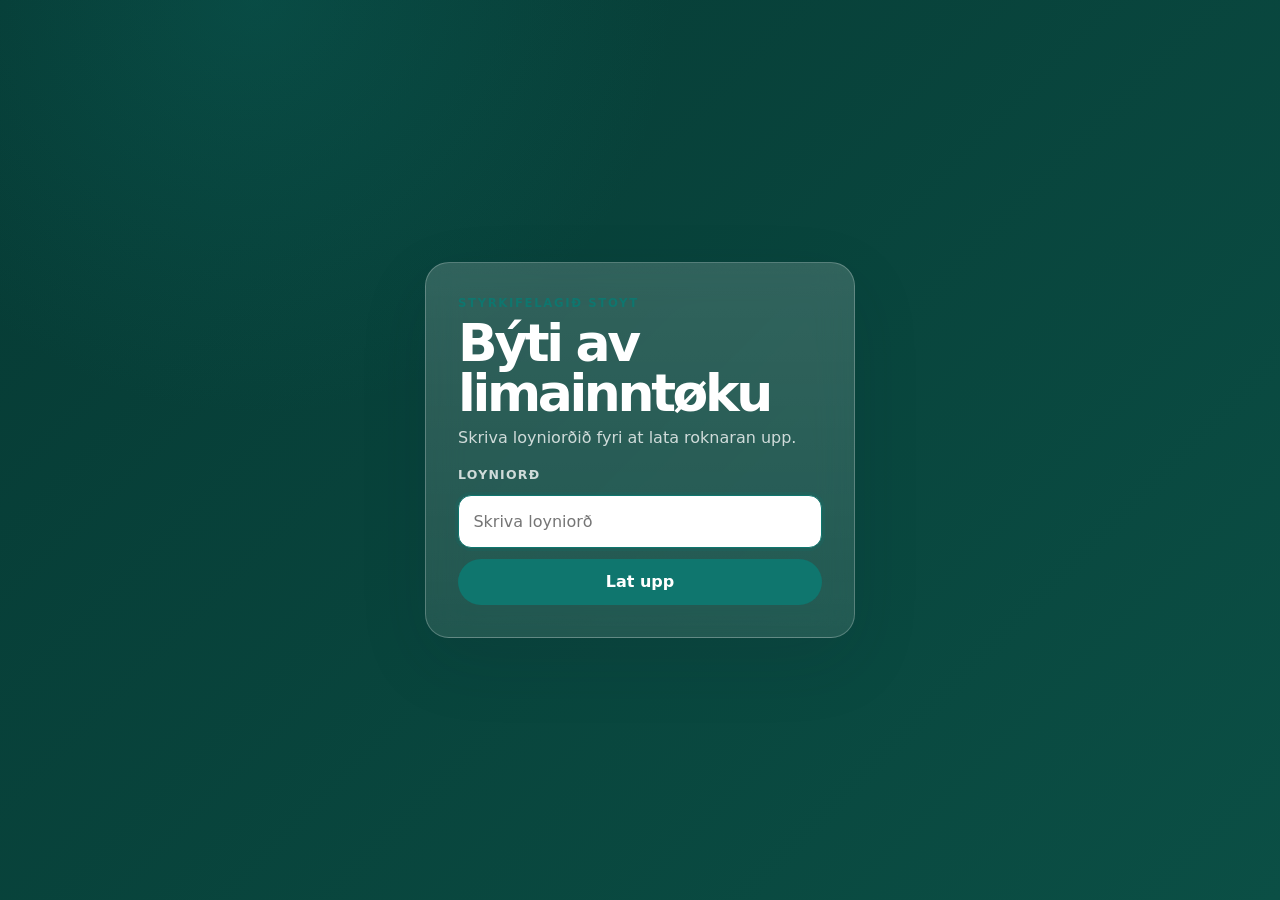
==== inntoku-byti/index.html @ f37acde1 "initial commit v2.0" ====
<!DOCTYPE html>
<html lang="fo">
  <head>
    <meta charset="UTF-8" />
    <meta name="viewport" content="width=device-width, initial-scale=1.0" />
    <meta
      name="description"
      content="Roknari til býti av limainntøku millum Styrkifelagið Stoyt og Tvørmegi."
    />
    <title>Inntøku býti – Stoyt Portal</title>
    <link rel="stylesheet" href="styles.css" />
  </head>
  <body class="auth-locked">
    <section
      class="password-screen"
      id="passwordScreen"
      aria-labelledby="passwordTitle"
    >
      <div class="password-card">
        <p class="eyebrow">Styrkifelagið Stoyt</p>
        <h1 id="passwordTitle">Býti av limainntøku</h1>
        <p class="password-card__text">
          Skriva loyniorðið fyri at lata roknaran upp.
        </p>
        <form class="password-form" id="passwordForm">
          <label for="sitePassword">Loyniorð</label>
          <input
            id="sitePassword"
            type="password"
            autocomplete="current-password"
            placeholder="Skriva loyniorð"
            required
          />
          <button class="button button--primary" type="submit">Lat upp</button>
          <p class="password-error" id="passwordError" role="alert" hidden>
            Skeivt loyniorð. Royn aftur.
          </p>
        </form>
      </div>
    </section>
    <header class="site-header">
      <section class="hero" id="top">
        <div class="hero__content">
          <p class="eyebrow eyebrow--light">Styrkifelagið Stoyt</p>
          <h1>Býti av limainntøku</h1>
          <p class="hero__lead">
            Ein roknari sum vísir, hvussu limainntøkan verður býtt millum Stoyt
            og Tvørmegi, eftir teimum treytum sum er avtalað.
          </p>
        </div>

        <aside class="hero-card" aria-label="Samandráttur">
          <span class="hero-card__label">Samlað limainntøka</span>
          <strong id="heroTotalIncome">0,00 kr</strong>
          <small id="heroTotalMembers">0 limir</small>
        </aside>
      </section>
    </header>

    <main class="page">
      <section
        class="notice"
        id="linkNotice"
        role="status"
        aria-live="polite"
        hidden
      ></section>

      <section class="layout layout--input layout--single">
        <article class="panel panel--table">
          <div class="panel__header panel__header--row">
            <div>
              <h3 class="eyebrow">Limahald</h3>
            </div>
            <button
              class="settings-button"
              id="openTermsButton"
              type="button"
              aria-label="Lat treytir upp"
              aria-haspopup="dialog"
              aria-controls="termsModal"
            >
              <span aria-hidden="true">⚙︎</span>
            </button>
          </div>

          <div class="table-wrap">
            <table class="data-table membership-table">
              <thead>
                <tr>
                  <th scope="col"></th>
                  <th scope="col">Tal av limum</th>
                  <th scope="col" class="calculation-only">Samlað / mðr.</th>
                </tr>
              </thead>
              <tbody id="membershipRows"></tbody>
              <tfoot>
                <tr>
                  <th scope="row">Samlað</th>
                  <th id="totalMembersCell">0</th>
                  <th id="totalIncomeCell" class="calculation-only">0,00 kr</th>
                </tr>
              </tfoot>
            </table>
          </div>
        </article>
      </section>

      <section
        class="terms-modal"
        id="termsModal"
        role="dialog"
        aria-modal="true"
        aria-labelledby="termsModalTitle"
        hidden
      >
        <div class="terms-modal__backdrop" data-close-terms></div>
        <div class="terms-modal__panel">
          <div class="terms-modal__header">
            <div>
              <h3 class="eyebrow" id="termsModalTitle">Innstillingar</h3>
            </div>
            <button
              class="modal-close"
              type="button"
              id="closeTermsButton"
              aria-label="Lat aftur"
            >
              ×
            </button>
          </div>

          <div class="settings-tabs" role="tablist" aria-label="Innstillingar">
            <button
              class="settings-tab is-active"
              type="button"
              role="tab"
              aria-selected="true"
              data-settings-tab="terms"
            >
              Treytir
            </button>
            <button
              class="settings-tab"
              type="button"
              role="tab"
              aria-selected="false"
              data-settings-tab="memberships"
            >
              Limahald
            </button>
          </div>

          <div class="settings-panel" data-settings-panel="terms">
            <div class="form-grid" id="termsInputs"></div>
          </div>

          <div class="settings-panel" data-settings-panel="memberships" hidden>
            <div class="form-grid" id="membershipSettings"></div>
          </div>

          <div class="terms-modal__actions">
            <button
              class="button button--secondary"
              type="button"
              id="cancelTermsButton"
            >
              Avlýs
            </button>
            <button
              class="button button--primary"
              type="button"
              id="saveTermsButton"
            >
              Goym
            </button>
          </div>
        </div>
      </section>

      <section class="summary-grid" aria-label="Høvuðsúrslit">
        <article class="kpi kpi--stoyt">
          <span>Stoyt / mðr.</span>
          <strong id="stoytMonthly">0,00 kr</strong>
          <small id="stoytPercent">0%</small>
          <small></small>
        </article>
        <article class="kpi kpi--tvoormegi">
          <span>Tvørmegi / mðr.</span>
          <strong id="tvoormegiMonthly">0,00 kr</strong>
          <small id="tvoormegiPercent">100%</small>
          <small></small>
        </article>
        <article class="kpi">
          <span>Stoyt / ár</span>
          <strong id="stoytYearly">0,00 kr</strong>
          <small></small>
        </article>
        <article class="kpi">
          <span>Tvørmegi / ár</span>
          <strong id="tvoormegiYearly">0,00 kr</strong>
          <small></small>
        </article>
      </section>

      <section class="layout">
        <article class="panel">
          <div class="panel__header">
            <div>
              <h3 class="eyebrow">Býti av eyka inntøku</h3>
            </div>
          </div>

          <div class="split-card">
            <div class="split-bar" aria-label="Prosentbýti av eyka inntøku">
              <div class="split-bar__part split-bar__part--stoyt" id="stoytBar">
                <span class="split-bar__label">Stoyt</span>
                <span class="split-bar__percent" id="stoytBarPercent">0%</span>
              </div>
              <div
                class="split-bar__part split-bar__part--tvoormegi"
                id="tvoormegiBar"
              >
                <span class="split-bar__label">Tvørmegi</span>
                <span class="split-bar__percent" id="tvoormegiBarPercent"
                  >100%</span
                >
              </div>
            </div>
          </div>

          <dl class="result-list" id="monthlyResults"></dl>
        </article>

        <article class="panel">
          <div class="panel__header">
            <div>
              <h3 class="eyebrow">Útgreining</h3>
            </div>
          </div>
          <dl class="result-list" id="calculationResults"></dl>
        </article>
      </section>

      <section class="panel panel--wide kombi-panel" id="kombiIncomePanel">
        <div class="panel__header panel__header--wrap">
          <div>
            <h3 class="eyebrow">Eyka yvirlit</h3>
            <p class="panel__description">
              Inntøka hjá Tvørmegi, tá býtið av Stoyt/Tvørmegi-limahaldinum er
              íroknað
            </p>
          </div>
        </div>

        <div id="kombiDetails">
          <div
            class="summary-grid summary-grid--compact"
            aria-label="Tvørmegi Kombi samandráttur"
          >
            <article class="kpi kpi--tvoormegi">
              <span>Mánaðarligt</span>
              <strong id="tvoormegiIncludingKombiMonthly">0,00 kr</strong>
              <small></small>
            </article>
            <article class="kpi">
              <span>Árligt</span>
              <strong id="tvoormegiIncludingKombiYearly">0,00 kr</strong>
              <small></small>
            </article>
          </div>
          <dl class="result-list result-list--compact" id="kombiResults"></dl>
        </div>
      </section>

      <section
        class="utility-hidden"
        aria-hidden="true"
        data-purpose="Keeps required JavaScript elements available without showing the removed comparison table."
      >
        <input
          id="projectionMax"
          type="number"
          min="1"
          max="200"
          step="1"
          value="40"
          tabindex="-1"
        />
        <table>
          <tbody id="projectionRows"></tbody>
        </table>
      </section>
    </main>

    <footer class="footer">
      <p>Styrkifelagið Stoyt · Roknari til býti av limainntøku</p>
    </footer>

    <script src="script.js"></script>
  </body>
</html>
---- inntoku-byti/styles.css ----
:root {
  --bg: #f6f3ee;
  --bg-2: #ece5dc;
  --surface: #ffffff;
  --surface-soft: #faf7f2;
  --surface-tint: #f1ebe2;
  --text: #17211f;
  --muted: #66716d;
  --muted-2: #8a938f;
  --border: #e5ded3;
  --border-strong: #d2c6b7;
  --stoyt: #126b61;
  --stoyt-dark: #0b3d38;
  --stoyt-soft: #e2f3ef;
  --tvoormegi: #b77716;
  --tvoormegi-dark: #7b4c0a;
  --tvoormegi-soft: #fff0cf;
  --focus: rgba(18, 107, 97, 0.2);
  --shadow-sm: 0 10px 30px rgba(23, 33, 31, 0.07);
  --shadow-md: 0 22px 70px rgba(23, 33, 31, 0.11);
  --radius-xl: 32px;
  --radius-lg: 24px;
  --radius-md: 16px;
  --radius-sm: 11px;
}

* {
  box-sizing: border-box;
}
html {
  scroll-behavior: smooth;
}
body {
  margin: 0;
  font-family: Inter, ui-sans-serif, system-ui, -apple-system,
    BlinkMacSystemFont, "Segoe UI", sans-serif;
  background: radial-gradient(
      circle at 8% 4%,
      rgba(255, 217, 149, 0.42),
      transparent 31rem
    ),
    radial-gradient(
      circle at 92% 8%,
      rgba(18, 107, 97, 0.15),
      transparent 30rem
    ),
    linear-gradient(180deg, var(--bg), var(--bg-2));
  color: var(--text);
  line-height: 1.5;
}

button,
input {
  font: inherit;
}
button {
  -webkit-tap-highlight-color: transparent;
}
a {
  color: inherit;
  text-decoration: none;
}

.site-header {
  position: relative;
  overflow: hidden;
  color: #fff;
  background: linear-gradient(
      135deg,
      rgba(9, 42, 38, 0.98),
      rgba(16, 92, 84, 0.94) 58%,
      rgba(126, 75, 8, 0.88)
    ),
    radial-gradient(
      circle at 86% 22%,
      rgba(255, 206, 111, 0.7),
      transparent 24rem
    );
}
.site-header::after {
  content: "";
  position: absolute;
  inset: auto -10% -34% auto;
  width: 48rem;
  height: 48rem;
  border-radius: 50%;
  background: radial-gradient(
    circle,
    rgba(255, 255, 255, 0.12),
    transparent 62%
  );
  pointer-events: none;
}

.topbar {
  position: relative;
  z-index: 1;
  display: flex;
  justify-content: space-between;
  align-items: center;
  gap: 1rem;
  width: min(1180px, calc(100% - 2rem));
  margin: 0 auto;
  padding: 1.15rem 0;
}
.brand {
  display: inline-flex;
  align-items: center;
  gap: 0.75rem;
}
.brand__mark {
  display: grid;
  place-items: center;
  width: 2.45rem;
  height: 2.45rem;
  border: 1px solid rgba(255, 255, 255, 0.28);
  border-radius: 14px;
  background: rgba(255, 255, 255, 0.13);
  box-shadow: inset 0 1px 0 rgba(255, 255, 255, 0.18);
  font-weight: 900;
}
.brand strong {
  display: block;
  letter-spacing: -0.03em;
  line-height: 1.1;
}
.brand small {
  display: block;
  color: rgba(255, 255, 255, 0.68);
  font-size: 0.78rem;
  margin-top: 0.08rem;
}
.topbar__actions {
  display: flex;
  gap: 0.65rem;
  flex-wrap: wrap;
  justify-content: flex-end;
}

.hero {
  position: relative;
  z-index: 1;
  width: min(1180px, calc(100% - 2rem));
  margin: 0 auto;
  display: grid;
  grid-template-columns: minmax(0, 1fr) 360px;
  gap: clamp(1.5rem, 5vw, 4.5rem);
  align-items: end;
  padding: clamp(3rem, 8vw, 6.2rem) 0 clamp(4rem, 8vw, 6.5rem);
}
.hero__content {
  max-width: 820px;
}
.hero h1 {
  margin: 0.25rem 0 1.1rem;
  max-width: 780px;
  font-size: clamp(2.6rem, 8vw, 6.65rem);
  line-height: 0.9;
  letter-spacing: -0.075em;
}
.hero__lead {
  max-width: 740px;
  margin: 0;
  color: rgba(255, 255, 255, 0.82);
  font-size: clamp(1.03rem, 2vw, 1.25rem);
}
.hero__meta {
  display: flex;
  flex-wrap: wrap;
  gap: 0.55rem;
  margin-top: 1.45rem;
}
.hero__meta span {
  border: 1px solid rgba(255, 255, 255, 0.22);
  border-radius: 999px;
  padding: 0.46rem 0.72rem;
  background: rgba(255, 255, 255, 0.1);
  color: rgba(255, 255, 255, 0.78);
  font-size: 0.88rem;
  font-weight: 700;
}

.eyebrow {
  margin: 0 0 0.4rem;
  color: var(--stoyt);
  font-size: 0.73rem;
  font-weight: 850;
  letter-spacing: 0.14em;
  text-transform: uppercase;
}
.eyebrow--light {
  color: #ffdf9d;
}

.hero-card {
  border: 1px solid rgba(255, 255, 255, 0.24);
  border-radius: var(--radius-xl);
  padding: 1.35rem;
  background: linear-gradient(
    180deg,
    rgba(255, 255, 255, 0.16),
    rgba(255, 255, 255, 0.09)
  );
  backdrop-filter: blur(16px);
  box-shadow: 0 24px 80px rgba(0, 0, 0, 0.2);
}
.hero-card__label,
.hero-card small {
  display: block;
  color: rgba(255, 255, 255, 0.72);
}
.hero-card strong {
  display: block;
  margin: 0.4rem 0 0.1rem;
  font-size: clamp(2.05rem, 5vw, 3.25rem);
  line-height: 1;
  letter-spacing: -0.06em;
}

.page {
  width: min(1180px, calc(100% - 2rem));
  margin: -2.3rem auto 2rem;
  position: relative;
  z-index: 2;
}
.section-heading {
  margin: 1.55rem 0 0.85rem;
  display: grid;
  gap: 0.12rem;
}
.section-heading:first-of-type {
  margin-top: 0;
}
.section-heading h2 {
  margin: 0;
  font-size: clamp(1.55rem, 3vw, 2.15rem);
  line-height: 1.1;
  letter-spacing: -0.055em;
}
.section-heading p:last-child {
  margin: 0;
  color: var(--muted);
  max-width: 720px;
}
.section-heading--results {
  margin-top: 1.7rem;
}

.layout {
  display: grid;
  grid-template-columns: repeat(2, minmax(0, 1fr));
  gap: 1.05rem;
  margin-top: 1.05rem;
}
.layout--input {
  margin-top: 0;
  align-items: start;
}
.summary-grid {
  display: grid;
  grid-template-columns: repeat(4, minmax(0, 1fr));
  gap: 1rem;
  margin-top: 1rem;
}

.panel,
.kpi,
.notice {
  border: 1px solid rgba(229, 222, 211, 0.94);
  border-radius: var(--radius-lg);
  background: rgba(255, 255, 255, 0.94);
  box-shadow: var(--shadow-sm);
}
.panel {
  padding: clamp(1rem, 2vw, 1.35rem);
}
.panel--wide {
  margin-top: 1.05rem;
}
.panel--table,
.panel--terms {
  min-height: 100%;
}
.panel__header {
  display: flex;
  justify-content: space-between;
  gap: 1rem;
  align-items: flex-start;
  margin-bottom: 1rem;
}
.panel__header--wrap {
  flex-wrap: wrap;
}
.panel h3 {
  margin: 0;
  font-size: clamp(1.18rem, 2.2vw, 1.48rem);
  line-height: 1.15;
  letter-spacing: -0.04em;
}
.panel__description {
  margin: 0.38rem 0 0;
  color: var(--muted);
  max-width: 680px;
}

.notice {
  margin-bottom: 1rem;
  padding: 0.9rem 1rem;
  background: #fff8e7;
  color: #67490d;
  box-shadow: none;
}

.button {
  border: 0;
  border-radius: 999px;
  padding: 0.68rem 0.95rem;
  cursor: pointer;
  font-weight: 800;
  transition: transform 0.16s ease, border-color 0.16s ease,
    background 0.16s ease, box-shadow 0.16s ease;
  white-space: nowrap;
}
.button:hover {
  transform: translateY(-1px);
}
.button:focus-visible {
  outline: 3px solid rgba(255, 255, 255, 0.26);
  outline-offset: 2px;
}
.button--light {
  border: 1px solid rgba(255, 255, 255, 0.24);
  background: rgba(255, 255, 255, 0.12);
  color: #fff;
}
.button--light:hover {
  background: rgba(255, 255, 255, 0.18);
}
.button--secondary {
  border: 1px solid var(--border);
  background: var(--surface-soft);
  color: var(--text);
}
.button--secondary:hover {
  border-color: var(--border-strong);
  box-shadow: 0 8px 20px rgba(23, 33, 31, 0.06);
}

.table-wrap {
  width: 100%;
  overflow-x: auto;
  border: 1px solid var(--border);
  border-radius: var(--radius-md);
  background: var(--surface);
}
.data-table {
  width: 100%;
  min-width: 680px;
  border-collapse: separate;
  border-spacing: 0;
}
.data-table th,
.data-table td {
  padding: 0.83rem 0.9rem;
  border-bottom: 1px solid var(--border);
  text-align: right;
  vertical-align: middle;
  white-space: nowrap;
}
.data-table th:first-child,
.data-table td:first-child {
  text-align: left;
}
.data-table thead th {
  position: sticky;
  top: 0;
  background: #143b36;
  color: #fff;
  font-size: 0.72rem;
  letter-spacing: 0.09em;
  text-transform: uppercase;
  z-index: 1;
}
.data-table thead th:first-child {
  border-top-left-radius: calc(var(--radius-md) - 1px);
}
.data-table thead th:last-child {
  border-top-right-radius: calc(var(--radius-md) - 1px);
}
.data-table tbody tr {
  transition: background 0.15s ease;
}
.data-table tbody tr:hover {
  background: #fbfaf7;
}
.data-table tfoot th {
  background: #f4efe7;
  font-size: 1rem;
  font-weight: 900;
}
.data-table tr:last-child td {
  border-bottom: 0;
}
.data-table input {
  text-align: right;
}
.data-table strong {
  font-weight: 850;
}

input[type="number"] {
  width: 100%;
  min-width: 86px;
  border: 1px solid var(--border);
  border-radius: var(--radius-sm);
  padding: 0.62rem 0.7rem;
  background: #fff;
  color: var(--text);
  box-shadow: inset 0 1px 0 rgba(23, 33, 31, 0.03);
}
input[type="number"]:focus {
  outline: 3px solid var(--focus);
  border-color: var(--stoyt);
}

.form-grid {
  display: grid;
  gap: 0.75rem;
}
.field {
  display: grid;
  grid-template-columns: minmax(0, 1fr) 145px;
  gap: 0.8rem;
  align-items: center;
  padding: 0.82rem;
  border: 1px solid var(--border);
  border-radius: var(--radius-md);
  background: linear-gradient(180deg, var(--surface-soft), #fff);
}
.field label {
  font-weight: 800;
  letter-spacing: -0.01em;
}
.field small {
  display: block;
  margin-top: 0.22rem;
  color: var(--muted);
  font-weight: 450;
  line-height: 1.35;
}
.input-with-suffix {
  position: relative;
  display: flex;
  align-items: center;
}
.input-with-suffix input {
  padding-right: 3rem;
}
.input-with-suffix span {
  position: absolute;
  right: 0.75rem;
  color: var(--muted-2);
  pointer-events: none;
  font-size: 0.9rem;
  font-weight: 700;
}

.kpi {
  position: relative;
  overflow: hidden;
  padding: 1.05rem;
  min-height: 138px;
  display: flex;
  flex-direction: column;
  justify-content: space-between;
}
.kpi::after {
  content: "";
  position: absolute;
  width: 8rem;
  height: 8rem;
  right: -4rem;
  bottom: -4rem;
  border-radius: 50%;
  background: rgba(23, 33, 31, 0.04);
}
.kpi span,
.kpi small {
  color: var(--muted);
  position: relative;
  z-index: 1;
}
.kpi span {
  font-weight: 760;
}
.kpi strong {
  position: relative;
  z-index: 1;
  margin: 0.42rem 0 0.15rem;
  font-size: clamp(1.42rem, 3.3vw, 2.32rem);
  line-height: 1;
  letter-spacing: -0.055em;
}
.kpi--stoyt {
  background: linear-gradient(145deg, var(--stoyt-soft), #fff 68%);
}
.kpi--stoyt::after {
  background: rgba(18, 107, 97, 0.11);
}
.kpi--tvoormegi {
  background: linear-gradient(145deg, var(--tvoormegi-soft), #fff 68%);
}
.kpi--tvoormegi::after {
  background: rgba(183, 119, 22, 0.13);
}

.split-card {
  margin-bottom: 1rem;
}
.split-card__labels {
  display: flex;
  justify-content: space-between;
  margin-bottom: 0.45rem;
  color: #eee7dc;
  font-weight: 800;
  font-size: 0.88rem;
}
.split-bar {
  display: flex;
  overflow: hidden;
  max-height: 26px;
  border: 0px solid rgba(23, 33, 31, 0.06);
  border-radius: 999px;
  background: var(--muted);
  box-shadow: inset 0 1px 3px rgba(23, 33, 31, 0.08);
}
.split-bar__part {
  display: grid;
  place-items: center;
  transition: width 0.2s ease;
  min-width: 0;
}
.split-bar__percent {
  color: #fff;
  font-weight: 700;
  font-size: 0.88rem;
  line-height: 1;
  white-space: nowrap;
  text-shadow: 0 1px 2px rgba(0, 0, 0, 0.22);
}
.split-bar__part--stoyt {
  background: linear-gradient(90deg, var(--stoyt-dark), var(--stoyt));
}
.split-bar__part--tvoormegi {
  background: linear-gradient(90deg, var(--tvoormegi), #d89127);
}
.hint {
  margin: 0.6rem 0 0;
  color: var(--muted);
  font-size: 0.92rem;
}

.result-list {
  display: grid;
  gap: 0.62rem;
  margin: 0;
}
.result-list div {
  display: flex;
  justify-content: space-between;
  gap: 1rem;
  padding: 0.82rem 0.9rem;
  border: 1px solid rgba(229, 222, 211, 0.78);
  border-radius: 15px;
  background: var(--surface-soft);
}
.result-list--compact {
  margin-top: 0.9rem;
}
.result-list dt {
  color: var(--muted);
}
.result-list dd {
  margin: 0;
  font-weight: 900;
  text-align: right;
  color: var(--text);
}

.controls-row {
  display: flex;
  align-items: center;
  gap: 0.55rem;
  color: var(--muted);
  border: 1px solid var(--border);
  border-radius: 999px;
  padding: 0.38rem 0.42rem 0.38rem 0.8rem;
  background: var(--surface-soft);
}
.controls-row label,
.controls-row span {
  font-weight: 760;
}
.controls-row input {
  max-width: 95px;
}

.toggle-line {
  display: inline-flex;
  align-items: center;
  gap: 0.55rem;
  padding: 0.75rem 0.92rem;
  border: 1px solid var(--border);
  border-radius: 999px;
  background: var(--surface-soft);
  font-weight: 800;
  color: var(--text);
  cursor: pointer;
}
.toggle-line input {
  width: 1.05rem;
  height: 1.05rem;
  accent-color: var(--tvoormegi);
}
.summary-grid--compact {
  grid-template-columns: repeat(2, minmax(0, 1fr));
  margin-top: 0;
}
.kombi-panel {
  border-color: rgba(183, 119, 22, 0.24);
}
.kombi-panel[hidden] {
  display: none;
}

.formula-panel {
  background: rgba(255, 255, 255, 0.86);
}
.formula-grid {
  display: grid;
  grid-template-columns: repeat(2, minmax(0, 1fr));
  gap: 0.8rem;
}
.formula-grid p {
  margin: 0;
  padding: 0.95rem;
  border: 1px solid rgba(229, 222, 211, 0.78);
  border-radius: var(--radius-md);
  background: var(--surface-soft);
  color: var(--muted);
}
.formula-grid strong {
  color: var(--text);
}
.formula-grid p:last-child {
  grid-column: 1 / -1;
}

.footer {
  width: min(1180px, calc(100% - 2rem));
  margin: 1rem auto 2.5rem;
  color: var(--muted);
  text-align: center;
}

@media (max-width: 1040px) {
  .hero {
    grid-template-columns: 1fr;
  }
  .hero-card {
    max-width: 480px;
  }
  .layout {
    grid-template-columns: 1fr;
  }
  .summary-grid {
    grid-template-columns: repeat(2, minmax(0, 1fr));
  }
  .formula-grid {
    grid-template-columns: 1fr;
  }
  .formula-grid p:last-child {
    grid-column: auto;
  }
}

@media (max-width: 700px) {
  .topbar {
    align-items: flex-start;
    flex-direction: column;
  }
  .topbar__actions {
    width: 100%;
    justify-content: flex-start;
  }
  .button {
    padding: 0.62rem 0.82rem;
  }
  .hero {
    width: min(100% - 1rem, 1180px);
    padding-top: 2.6rem;
    padding-bottom: 3.6rem;
  }
  .hero__meta {
    gap: 0.45rem;
  }
  .hero__meta span {
    font-size: 0.82rem;
  }
  .page {
    width: min(100% - 0.75rem, 1180px);
    margin-top: -1.65rem;
  }
  .panel,
  .kpi,
  .notice {
    border-radius: 20px;
  }
  .panel__header {
    flex-direction: column;
  }
  .summary-grid,
  .summary-grid--compact {
    grid-template-columns: 1fr;
  }
  .field {
    grid-template-columns: 1fr;
  }
  .controls-row {
    width: 100%;
    flex-wrap: wrap;
    border-radius: 16px;
  }
  .toggle-line {
    width: 100%;
    justify-content: center;
    border-radius: 16px;
  }
  .data-table th,
  .data-table td {
    padding: 0.7rem;
  }
  .brand small {
    display: none;
  }
}

@media print {
  body {
    background: #fff;
  }
  .topbar__actions,
  .button,
  .notice {
    display: none !important;
  }
  .site-header {
    color: #000;
    background: #fff;
  }
  .site-header::after {
    display: none;
  }
  .topbar,
  .hero,
  .page,
  .footer {
    width: 100%;
    margin: 0;
  }
  .topbar {
    padding: 0 0 1rem;
  }
  .hero {
    padding: 0 0 1rem;
  }
  .brand small,
  .hero__lead,
  .hero__meta span,
  .hero-card__label,
  .hero-card small {
    color: #333;
  }
  .hero-card,
  .panel,
  .kpi {
    box-shadow: none;
    background: #fff;
    break-inside: avoid;
  }
  .section-heading {
    break-after: avoid;
  }
}

/* v5 layout refinements: smaller header, no visible comparison table, cleaner input table */
.utility-hidden {
  position: absolute !important;
  width: 1px !important;
  height: 1px !important;
  overflow: hidden !important;
  clip: rect(0 0 0 0) !important;
  clip-path: inset(50%) !important;
  white-space: nowrap !important;
}

.site-header {
  overflow: visible;
}
.site-header::after {
  width: 26rem;
  height: 26rem;
  bottom: -40%;
  opacity: 0.7;
}
.topbar {
  padding: 0.85rem 0;
}
.hero {
  grid-template-columns: minmax(0, 1fr) 280px;
  gap: clamp(1rem, 3vw, 2rem);
  align-items: center;
  padding: clamp(1.35rem, 3.2vw, 2.4rem) 0 clamp(1.75rem, 4vw, 2.8rem);
}
.hero h1 {
  max-width: 650px;
  margin: 0.12rem 0 0.55rem;
  font-size: clamp(2rem, 4.8vw, 4rem);
  line-height: 0.95;
  letter-spacing: -0.065em;
}
.hero__lead {
  max-width: 650px;
  font-size: clamp(0.95rem, 1.5vw, 1.08rem);
}
.hero-card {
  border-radius: 22px;
  padding: 1rem;
}
.hero-card strong {
  font-size: clamp(1.65rem, 3vw, 2.25rem);
}
.hero-card__label,
.hero-card small {
  font-size: 0.86rem;
}
.page {
  margin-top: -1.15rem;
}
.section-heading {
  margin: 1rem 0 0.7rem;
}
.section-heading h2 {
  font-size: clamp(1.35rem, 2.4vw, 1.85rem);
}
.layout--input {
  grid-template-columns: minmax(0, 1.08fr) minmax(0, 0.92fr);
}

.membership-table {
  min-width: 0;
  table-layout: fixed;
}
.membership-table th,
.membership-table td {
  white-space: normal;
}
.membership-table th:nth-child(1),
.membership-table td:nth-child(1) {
  width: 38%;
}
.membership-table th:nth-child(2),
.membership-table td:nth-child(2) {
  width: 31%;
}
.membership-table th:nth-child(3),
.membership-table td:nth-child(3) {
  width: 31%;
}
.membership-table th:nth-child(4),
.membership-table td:nth-child(4) {
  display: none;
}
.membership-table tfoot th[scope="row"] {
  text-align: left;
}
.membership-table input[type="number"] {
  min-width: 0;
  padding-inline: 0.55rem;
}
.panel--table .table-wrap {
  overflow-x: visible;
}

@media (max-width: 1040px) {
  .hero {
    grid-template-columns: 1fr;
    align-items: start;
  }
  .hero-card {
    max-width: 360px;
  }
  .layout--input {
    grid-template-columns: 1fr;
  }
}

@media (max-width: 700px) {
  .site-header {
    border-bottom-left-radius: 24px;
    border-bottom-right-radius: 24px;
  }
  .topbar {
    gap: 0.75rem;
    padding: 0.75rem 0 0.45rem;
  }
  .topbar__actions {
    display: grid;
    grid-template-columns: 1fr 1fr;
    gap: 0.45rem;
  }
  .topbar__actions .button {
    width: 100%;
    padding: 0.58rem 0.55rem;
    font-size: 0.86rem;
  }
  .brand__mark {
    width: 2.15rem;
    height: 2.15rem;
    border-radius: 12px;
  }
  .hero {
    width: min(100% - 1rem, 1180px);
    padding-top: 0.9rem;
    padding-bottom: 1.55rem;
  }
  .hero h1 {
    font-size: clamp(2rem, 10vw, 3rem);
  }
  .hero-card {
    width: 100%;
    max-width: none;
  }
  .page {
    margin-top: 0.85rem;
  }
  .section-heading:first-of-type {
    margin-top: 0;
  }
  .membership-table th,
  .membership-table td {
    padding: 0.62rem 0.5rem;
    font-size: 0.92rem;
  }
  .membership-table thead th {
    font-size: 0.64rem;
    letter-spacing: 0.055em;
  }
  .membership-table th:nth-child(1),
  .membership-table td:nth-child(1) {
    width: 34%;
  }
  .membership-table th:nth-child(2),
  .membership-table td:nth-child(2) {
    width: 33%;
  }
  .membership-table th:nth-child(3),
  .membership-table td:nth-child(3) {
    width: 33%;
  }
}

/* v6 compatibility checks and final refinements */
.site-header {
  overflow: hidden;
}

.membership-table #totalIncomeCell,
.membership-table .calculation-only {
  display: none !important;
}

.membership-table {
  width: 100%;
}

.membership-table td,
.membership-table th {
  overflow-wrap: anywhere;
}

.membership-table input[type="number"] {
  max-width: 100%;
}

#linkNotice[hidden],
#kombiDetails[hidden] {
  display: none !important;
}

@media (max-width: 420px) {
  .membership-table th,
  .membership-table td {
    padding: 0.55rem 0.4rem;
    font-size: 0.86rem;
  }

  .membership-table input[type="number"] {
    padding: 0.55rem 0.45rem;
  }

  .panel__header .button {
    width: 100%;
  }
}

/* v8 refinements: brand removed, tighter header, reset buttons removed */
.site-header {
  overflow: hidden;
}
.hero {
  padding-top: clamp(1.05rem, 2.5vw, 1.85rem);
  padding-bottom: clamp(1.35rem, 3vw, 2.25rem);
}
.hero h1 {
  margin-top: 0;
}
.panel__header:has(.panel__description) {
  margin-bottom: 0.85rem;
}
@media (max-width: 700px) {
  .hero {
    padding-top: 0.95rem;
    padding-bottom: 1.35rem;
  }
}

/* v9 refinements: removed section headings and made input panels more compact */
.page {
  margin-top: -0.25rem;
}
.layout--input {
  margin-top: 0;
}
.panel--table,
.panel--terms {
  padding: clamp(0.78rem, 1.35vw, 1rem);
}
.panel--table .panel__header,
.panel--terms .panel__header {
  margin-bottom: 0.58rem;
}
.panel--table h3,
.panel--terms h3 {
  font-size: clamp(1.08rem, 1.8vw, 1.28rem);
}
.panel--table .panel__description,
.panel--terms .panel__description {
  margin-top: 0.18rem;
  font-size: 0.9rem;
  line-height: 1.32;
}
.membership-table th,
.membership-table td {
  padding-top: 0.62rem;
  padding-bottom: 0.62rem;
}
.membership-table input[type="number"] {
  padding-top: 0.48rem;
  padding-bottom: 0.48rem;
}
.panel--terms .form-grid {
  gap: 0.52rem;
}
.panel--terms .field {
  padding: 0.58rem 0.66rem;
  gap: 0.58rem;
  border-radius: 13px;
}
.panel--terms .field small {
  margin-top: 0.12rem;
  font-size: 0.82rem;
  line-height: 1.24;
}
.panel--terms input[type="number"] {
  padding-top: 0.5rem;
  padding-bottom: 0.5rem;
}
.summary-grid {
  margin-top: 1.05rem;
}
@media (max-width: 700px) {
  .page {
    margin-top: 0.7rem;
  }
  .panel--table,
  .panel--terms {
    padding: 0.72rem;
  }
  .panel--table .panel__header,
  .panel--terms .panel__header {
    margin-bottom: 0.5rem;
  }
  .panel--table .panel__description,
  .panel--terms .panel__description {
    font-size: 0.86rem;
  }
  .panel--terms .field {
    padding: 0.55rem;
  }
}

/* v11 tiny spacing adjustment: move first panels slightly further below the header */
.page {
  margin-top: 0.35rem;
}

@media (max-width: 700px) {
  .page {
    margin-top: 1.1rem;
  }
}

/* v14 fix: remove unused vertical space in Limahald and Treytir panels */
.layout,
.layout--input {
  align-items: start;
}

.panel--table,
.panel--terms {
  min-height: 0 !important;
  height: auto !important;
}

@media (max-width: 1040px) {
  .panel--table,
  .panel--terms {
    min-height: 0 !important;
    height: auto !important;
  }
}

/* v15 mobile result cards: keep the four main KPI containers in two columns on iPhone width */
@media (max-width: 700px) {
  .summary-grid:not(.summary-grid--compact) {
    grid-template-columns: repeat(2, minmax(0, 1fr));
  }
}

/* v16 mobile Kombi result cards: keep the two Eyka yvirlit KPI containers side by side on iPhone width */
@media (max-width: 700px) {
  .summary-grid--compact {
    grid-template-columns: repeat(2, minmax(0, 1fr));
  }
}

/* v17 Treytir settings modal: hide agreement terms until the cog is opened */
.layout--single {
  grid-template-columns: minmax(0, 1fr);
}

.panel__header--row {
  flex-direction: row;
  align-items: flex-start;
}

.settings-button {
  flex: 0 0 auto;
  width: 2.35rem;
  height: 2.35rem;
  display: grid;
  place-items: center;
  border: 1px solid var(--border);
  border-radius: 999px;
  background: var(--surface-soft);
  color: var(--stoyt);
  cursor: pointer;
  font-size: 1.18rem;
  font-weight: 900;
  line-height: 1;
}
.settings-button:hover {
  border-color: var(--border-strong);
  box-shadow: 0 8px 20px rgba(23, 33, 31, 0.06);
}
.settings-button:focus-visible,
.modal-close:focus-visible,
.button--primary:focus-visible {
  outline: 3px solid var(--focus);
  outline-offset: 2px;
}

.terms-modal[hidden] {
  display: none !important;
}
.terms-modal {
  position: fixed;
  inset: 0;
  z-index: 50;
  display: grid;
  place-items: center;
  padding: 1rem;
}
.terms-modal__backdrop {
  position: absolute;
  inset: 0;
  background: rgba(13, 24, 22, 0.46);
  backdrop-filter: blur(5px);
}
.terms-modal__panel {
  position: relative;
  z-index: 1;
  width: min(620px, 100%);
  max-height: min(88vh, 760px);
  overflow: auto;
  border: 1px solid var(--border);
  border-radius: var(--radius-lg);
  background: rgba(255, 255, 255, 0.98);
  box-shadow: var(--shadow-md);
  padding: clamp(0.9rem, 2vw, 1.2rem);
}
.terms-modal__header {
  display: flex;
  justify-content: space-between;
  gap: 1rem;
  align-items: flex-start;
  margin-bottom: 0.85rem;
}
.modal-close {
  flex: 0 0 auto;
  width: 2.2rem;
  height: 2.2rem;
  display: grid;
  place-items: center;
  border: 1px solid var(--border);
  border-radius: 999px;
  background: var(--surface-soft);
  color: var(--text);
  cursor: pointer;
  font-size: 1.4rem;
  line-height: 1;
}
.terms-modal__actions {
  display: flex;
  justify-content: flex-end;
  gap: 0.65rem;
  margin-top: 1rem;
  padding-top: 0.85rem;
  border-top: 1px solid var(--border);
}
.button--primary {
  background: var(--stoyt);
  color: #fff;
}
.button--primary:hover {
  background: var(--stoyt-dark);
}
body.modal-open {
  overflow: hidden;
}

@media (max-width: 700px) {
  .settings-button {
    width: 2.15rem;
    height: 2.15rem;
  }
  .terms-modal {
    align-items: end;
    padding: 0.55rem;
  }
  .terms-modal__panel {
    width: 100%;
    max-height: 86vh;
    border-radius: 20px;
    padding: 0.82rem;
  }
  .terms-modal__header {
    margin-bottom: 0.65rem;
  }
  .terms-modal__panel .field {
    grid-template-columns: 1fr;
    padding: 0.58rem;
  }
  .terms-modal__panel .field small {
    display: none;
  }
  .terms-modal__actions {
    display: grid;
    grid-template-columns: 1fr 1fr;
  }
}

/* v18 responsive Limahald width: keep the input panel compact on wide screens and fluid on smaller screens */
.layout--single {
  grid-template-columns: minmax(0, min(100%, 760px));
  justify-content: center;
}

@media (max-width: 820px) {
  .layout--single {
    grid-template-columns: minmax(0, 1fr);
  }
}

/* v19: make Limahald max width match the full-width Eyka yvirlit panel */
.layout--single {
  grid-template-columns: minmax(0, 1fr);
  justify-content: stretch;
}

/* v20: Limahald rows styled like result cards instead of a traditional table */
.panel--table .table-wrap {
  border: 0;
  border-radius: 0;
  background: transparent;
  overflow: visible;
}

.membership-table {
  display: grid;
  gap: 0.58rem;
  min-width: 0;
  width: 100%;
  border-collapse: separate;
  border-spacing: 0;
  background: transparent;
}

.membership-table thead,
.membership-table tbody,
.membership-table tfoot {
  display: grid;
  gap: 0.52rem;
}

.membership-table tr {
  display: grid;
  grid-template-columns: 1.12fr 0.94fr 0.94fr;
  gap: 0.62rem;
  align-items: center;
}

.membership-table th,
.membership-table td {
  width: auto !important;
  padding: 0;
  border: 0;
  text-align: left;
  white-space: normal;
  overflow-wrap: anywhere;
}

.membership-table thead tr {
  padding: 0 0.45rem;
}

.membership-table thead th {
  position: static;
  background: transparent;
  color: var(--muted);
  font-size: 0.68rem;
  line-height: 1.15;
  letter-spacing: 0.08em;
  text-transform: uppercase;
  font-weight: 900;
  z-index: auto;
}

.membership-table thead th:first-child,
.membership-table thead th:last-child {
  border-radius: 0;
}

.membership-table tbody tr,
.membership-table tfoot tr {
  padding: 0.62rem 0.68rem;
  border: 1px solid rgba(229, 222, 211, 0.78);
  border-radius: 15px;
  background: var(--surface-soft);
}

.membership-table tbody tr:hover {
  background: var(--surface-soft);
}

.membership-table tfoot tr {
  background: #f4efe7;
  font-weight: 900;
}

.membership-table tfoot th {
  background: transparent;
  font-size: 0.95rem;
  font-weight: 900;
}

.membership-table tfoot th[scope="row"] {
  grid-column: 1 / 3;
}

.membership-table td:nth-child(2),
.membership-table td:nth-child(3),
.membership-table th:nth-child(2),
.membership-table th:nth-child(3),
.membership-table tfoot th:nth-child(3) {
  text-align: right;
}

.membership-table input[type="number"] {
  min-width: 0;
  width: 100%;
  padding: 0.5rem 0.55rem;
  border-radius: 12px;
  text-align: right;
  background: #fff;
}

.membership-table th:nth-child(4),
.membership-table td:nth-child(4),
.membership-table #totalIncomeCell,
.membership-table .calculation-only {
  display: none !important;
}

@media (max-width: 700px) {
  .membership-table {
    gap: 0.45rem;
  }

  .membership-table thead,
  .membership-table tbody,
  .membership-table tfoot {
    gap: 0.45rem;
  }

  .membership-table tr {
    grid-template-columns: 1.04fr 0.98fr 0.98fr;
    gap: 0.42rem;
  }

  .membership-table thead tr {
    padding: 0 0.38rem;
  }

  .membership-table thead th {
    font-size: 0.58rem;
    letter-spacing: 0.045em;
  }

  .membership-table tbody tr,
  .membership-table tfoot tr {
    padding: 0.5rem;
    border-radius: 13px;
  }

  .membership-table th,
  .membership-table td {
    font-size: 0.86rem;
  }

  .membership-table input[type="number"] {
    padding: 0.45rem 0.42rem;
    font-size: 0.9rem;
  }
}

/* Password gate */
body.auth-locked {
  overflow: hidden;
}

body.auth-locked > :not(.password-screen) {
  display: none !important;
}

.password-screen {
  min-height: 100svh;
  display: grid;
  place-items: center;
  padding: 1rem;
  background: radial-gradient(
      circle at 12% 8%,
      rgba(255, 217, 149, 0.42),
      transparent 28rem
    ),
    radial-gradient(
      circle at 90% 14%,
      rgba(18, 107, 97, 0.18),
      transparent 26rem
    ),
    linear-gradient(
      135deg,
      rgba(9, 42, 38, 0.98),
      rgba(16, 92, 84, 0.94) 58%,
      rgba(126, 75, 8, 0.88)
    );
  color: #fff;
}

.password-card {
  width: min(100%, 430px);
  border: 1px solid rgba(255, 255, 255, 0.24);
  border-radius: 26px;
  padding: clamp(1.25rem, 5vw, 2rem);
  background: linear-gradient(
    180deg,
    rgba(255, 255, 255, 0.17),
    rgba(255, 255, 255, 0.1)
  );
  box-shadow: 0 24px 80px rgba(0, 0, 0, 0.22);
  backdrop-filter: blur(18px);
}

.password-card h1 {
  margin: 0.15rem 0 0.5rem;
  font-size: clamp(2rem, 9vw, 3.25rem);
  line-height: 0.95;
  letter-spacing: -0.065em;
}

.password-card__text {
  margin: 0 0 1rem;
  color: rgba(255, 255, 255, 0.78);
}

.password-form {
  display: grid;
  gap: 0.65rem;
}

.password-form label {
  font-size: 0.78rem;
  font-weight: 850;
  letter-spacing: 0.1em;
  text-transform: uppercase;
  color: rgba(255, 255, 255, 0.78);
}

.password-form input[type="password"] {
  width: 100%;
  border: 1px solid rgba(255, 255, 255, 0.24);
  border-radius: 14px;
  padding: 0.85rem 0.9rem;
  background: rgba(255, 255, 255, 0.94);
  color: var(--text);
  font: inherit;
}

.password-form input[type="password"]:focus {
  outline: 3px solid rgba(255, 255, 255, 0.22);
  border-color: rgba(255, 255, 255, 0.65);
}

.password-form .button {
  width: 100%;
  justify-content: center;
}

.password-error {
  margin: 0.15rem 0 0;
  color: #ffe4e4;
  font-weight: 800;
}

/* v22 password fix: ensure hidden password screen actually disappears after correct password */
.password-screen[hidden] {
  display: none !important;
}

/* v23: show split percentages inside the bar */
@media (max-width: 420px) {
  .split-bar__percent {
    font-size: 0.78rem;
  }
}

/* v24 refinements: remove redundant KPI percentages, balance split/analysis panels, match password eyebrow color */
#stoytPercent,
#tvoormegiPercent {
  display: none !important;
}

.split-bar {
  height: 34px;
}

.split-card {
  margin-bottom: 0.78rem;
}

.split-bar__percent {
  font-size: 0.8rem;
}

.password-card .eyebrow {
  color: #ffdf9d;
}

@media (max-width: 700px) {
  .split-bar {
    height: 32px;
  }

  .split-card {
    margin-bottom: 0.65rem;
  }

  .split-bar__percent {
    font-size: 0.76rem;
  }
}

/* v25: keep all currency values on one line on narrow screens */
.result-list div {
  align-items: center;
}

.result-list dt {
  min-width: 0;
  flex: 1 1 auto;
}

.result-list dd,
.kpi strong,
.hero-card strong {
  flex: 0 0 auto;
  white-space: nowrap;
}

@media (max-width: 700px) {
  .result-list div {
    align-items: center;
  }

  .result-list dt {
    min-width: 0;
    flex: 1 1 auto;
  }

  .result-list dd {
    flex: 0 0 auto;
    white-space: nowrap;
  }

  .kpi strong {
    white-space: nowrap;
    font-size: clamp(1.18rem, 5.5vw, 1.72rem);
  }
}

/* v27: place Stoyt/Tvørmegi labels inside the percentage split bar */
.split-card__labels {
  display: none;
}

.split-card {
  margin-bottom: 0.9rem;
}

.split-bar {
  height: 34px;
  max-height: none;
}

.split-bar__part {
  display: flex;
  align-items: center;
  justify-content: center;
  gap: 0.38rem;
  padding: 0 0.65rem;
  overflow: hidden;
}

.split-bar__label,
.split-bar__percent {
  color: #fff;
  line-height: 1;
  white-space: nowrap;
  text-shadow: 0 1px 2px rgba(0, 0, 0, 0.22);
}

.split-bar__label {
  font-size: 0.78rem;
  font-weight: 850;
  opacity: 0.86;
}

.split-bar__percent {
  font-size: 0.88rem;
  font-weight: 900;
}

@media (max-width: 700px) {
  .split-bar {
    height: 32px;
  }

  .split-bar__part {
    gap: 0.28rem;
    padding: 0 0.45rem;
  }

  .split-bar__label {
    font-size: 0.68rem;
  }

  .split-bar__percent {
    font-size: 0.78rem;
  }
}

/* v28: stack split-bar label above percentage inside each side */
.split-bar {
  height: 42px;
}

.split-bar__part {
  flex-direction: column;
  gap: 0.16rem;
  padding: 0.34rem 0.65rem;
}

.split-bar__label {
  font-size: 0.66rem;
  font-weight: 800;
  letter-spacing: 0.035em;
  text-transform: uppercase;
  opacity: 0.78;
}

.split-bar__percent {
  font-size: 0.9rem;
  font-weight: 950;
}

@media (max-width: 700px) {
  .split-bar {
    height: 40px;
  }

  .split-bar__part {
    gap: 0.12rem;
    padding: 0.3rem 0.45rem;
  }

  .split-bar__label {
    font-size: 0.58rem;
    letter-spacing: 0.025em;
  }

  .split-bar__percent {
    font-size: 0.78rem;
  }
}

/* v29: move membership prices into settings modal and keep main Limahald focused on member counts */
.membership-table tr {
  grid-template-columns: minmax(0, 1.35fr) minmax(96px, 0.65fr);
}

.membership-table thead th:nth-child(3),
.membership-table tbody td:nth-child(3),
.membership-table tfoot th:nth-child(3),
.membership-table tfoot #totalIncomeCell {
  display: none !important;
}

.membership-table tfoot th[scope="row"] {
  grid-column: auto;
}

.membership-table td:nth-child(2),
.membership-table th:nth-child(2),
.membership-table tfoot th:nth-child(2) {
  text-align: right;
}

.settings-tabs {
  display: grid;
  grid-template-columns: repeat(2, minmax(0, 1fr));
  gap: 0.4rem;
  margin: 0 0 0.9rem;
  padding: 0.28rem;
  border: 1px solid var(--border);
  border-radius: 999px;
  background: var(--surface-soft);
}

.settings-tab {
  border: 0;
  border-radius: 999px;
  padding: 0.62rem 0.8rem;
  background: transparent;
  color: var(--muted);
  font-weight: 900;
  cursor: pointer;
}

.settings-tab.is-active {
  background: var(--stoyt);
  color: #fff;
  box-shadow: 0 8px 20px rgba(18, 107, 97, 0.16);
}

.settings-panel[hidden] {
  display: none !important;
}

.settings-group {
  display: grid;
  gap: 0.52rem;
  padding: 0.62rem;
  border: 1px solid rgba(18, 107, 97, 0.14);
  border-radius: 16px;
  background: rgba(226, 243, 239, 0.34);
}

.settings-group__header {
  display: grid;
  gap: 0.08rem;
  padding: 0 0.15rem 0.1rem;
}

.settings-group__header strong {
  color: var(--stoyt);
  font-size: 0.9rem;
  font-weight: 900;
  text-transform: uppercase;
  letter-spacing: 0.08em;
}

.settings-group__header small {
  color: var(--muted);
  font-weight: 600;
}

#membershipSharedTvoormegiCost[readonly] {
  background: var(--surface-soft);
  color: var(--muted);
}

@media (max-width: 700px) {
  .membership-table tr {
    grid-template-columns: minmax(0, 1.2fr) minmax(82px, 0.8fr);
  }

  .settings-tabs {
    border-radius: 15px;
  }

  .settings-tab {
    padding: 0.58rem 0.55rem;
  }

  .settings-group {
    padding: 0.52rem;
    border-radius: 14px;
  }
}


/* v5.1.0 portal-integrated calculator style */
:root {
  --bg: #f3f4f6;
  --bg-2: #e8ecef;
  --surface: #ffffff;
  --surface-soft: #f7faf9;
  --surface-tint: #eef7f3;
  --text: #17211f;
  --muted: #66716d;
  --border: #dfe7e3;
  --border-strong: #cbd9d3;
  --stoyt: #0f766e;
  --stoyt-dark: #063a34;
  --stoyt-soft: #dff7ed;
  --tvoormegi: #f0a928;
  --tvoormegi-dark: #a86605;
  --tvoormegi-soft: #fff2d6;
  --focus: rgba(15, 118, 110, 0.18);
  --shadow-sm: 0 14px 34px rgba(15, 23, 42, 0.07);
  --shadow-md: 0 24px 70px rgba(15, 23, 42, 0.11);
  --radius-xl: 28px;
  --radius-lg: 22px;
  --radius-md: 16px;
  --radius-sm: 12px;
}

body {
  background:
    radial-gradient(circle at 9% 0%, rgba(15, 118, 110, 0.10), transparent 24rem),
    linear-gradient(180deg, #f3f4f6, #e8ecef) !important;
}

.site-header {
  background: transparent !important;
  color: var(--text) !important;
  overflow: visible !important;
}

.site-header::after {
  display: none !important;
}

.hero {
  width: min(100%, 1180px) !important;
  grid-template-columns: minmax(0, 1fr) 320px !important;
  gap: 1rem !important;
  padding: 0 0 1.05rem !important;
  align-items: stretch !important;
}

.hero__content {
  border: 1px solid var(--border);
  border-radius: var(--radius-lg);
  background: rgba(255, 255, 255, 0.95);
  box-shadow: var(--shadow-sm);
  padding: clamp(1rem, 2vw, 1.35rem);
}

.hero h1 {
  margin: 0.15rem 0 0.55rem !important;
  font-size: clamp(2rem, 4vw, 3.2rem) !important;
  line-height: 0.98 !important;
  letter-spacing: -0.06em !important;
  color: var(--text) !important;
}

.hero__lead {
  color: var(--muted) !important;
  max-width: 680px !important;
  font-size: 0.98rem !important;
}

.eyebrow,
.eyebrow--light {
  color: var(--stoyt) !important;
}

.hero-card {
  border: 1px solid rgba(15, 118, 110, 0.18) !important;
  border-radius: var(--radius-lg) !important;
  background: linear-gradient(145deg, var(--stoyt-soft), #fff 70%) !important;
  color: var(--text) !important;
  box-shadow: var(--shadow-sm) !important;
  backdrop-filter: none !important;
}

.hero-card__label,
.hero-card small {
  color: var(--muted) !important;
}

.hero-card strong {
  color: var(--text) !important;
}

.page {
  width: min(100%, 1180px) !important;
  margin: 0 auto 1rem !important;
}

.panel,
.kpi,
.notice,
.field,
.result-list div,
.membership-table tbody tr,
.membership-table tfoot tr {
  border-color: var(--border) !important;
  border-radius: var(--radius-lg) !important;
  background: rgba(255, 255, 255, 0.95) !important;
  box-shadow: var(--shadow-sm) !important;
}

.panel {
  padding: clamp(1rem, 2vw, 1.35rem) !important;
}

.panel__header {
  margin-bottom: 1rem !important;
}

.panel h3,
.section-heading h2 {
  color: var(--text) !important;
}

.data-table thead th {
  background: var(--stoyt-dark) !important;
}

.membership-table thead th {
  color: var(--muted) !important;
  background: transparent !important;
}

.membership-table tbody tr,
.membership-table tfoot tr {
  border-radius: 16px !important;
  box-shadow: none !important;
}

input[type="number"],
.input-with-suffix input,
.password-form input {
  border: 1px solid var(--border) !important;
  border-radius: 13px !important;
  background: #fff !important;
}

input[type="number"]:focus,
.input-with-suffix input:focus,
.password-form input:focus {
  outline: 3px solid var(--focus) !important;
  border-color: var(--stoyt) !important;
}

.button,
.settings-button,
.modal-close {
  border-radius: 999px !important;
}

.button--primary {
  background: var(--stoyt) !important;
}

.button--primary:hover {
  background: var(--stoyt-dark) !important;
}

.button--secondary,
.settings-button {
  background: #fff !important;
  border-color: var(--border) !important;
}

.kpi--stoyt {
  background: linear-gradient(145deg, var(--stoyt-soft), #fff 70%) !important;
}

.kpi--tvoormegi {
  background: linear-gradient(145deg, var(--tvoormegi-soft), #fff 70%) !important;
}

.kpi strong {
  color: var(--text) !important;
}

.split-bar {
  min-height: 2.05rem !important;
  border-radius: 999px !important;
  background: #d6dedb !important;
}

.split-bar__part--stoyt {
  background: linear-gradient(90deg, var(--stoyt-dark), var(--stoyt)) !important;
}

.split-bar__part--tvoormegi {
  background: linear-gradient(90deg, var(--tvoormegi-dark), var(--tvoormegi)) !important;
}

.terms-modal__panel {
  border-radius: 24px !important;
  border-color: var(--border) !important;
  box-shadow: var(--shadow-md) !important;
}

.settings-tab.is-active {
  background: var(--stoyt) !important;
  color: #fff !important;
}

.password-screen {
  background:
    radial-gradient(circle at 20% 0%, rgba(15, 118, 110, 0.26), transparent 26rem),
    linear-gradient(135deg, #063a34, #0b4f45) !important;
}

.password-card {
  border-radius: 24px !important;
  box-shadow: var(--shadow-md) !important;
}

@media (max-width: 1040px) {
  .hero {
    grid-template-columns: 1fr !important;
  }

  .hero-card {
    max-width: none !important;
  }
}

@media (max-width: 700px) {
  .hero {
    width: min(100% - 0.7rem, 1180px) !important;
    padding-top: 0 !important;
  }

  .page {
    width: min(100% - 0.7rem, 1180px) !important;
  }

  .hero__content,
  .hero-card,
  .panel,
  .kpi {
    border-radius: 20px !important;
  }
}


/* v5.1.1 embedded calculator clean-up: parent portal owns the title/header */
.site-header {
  display: none !important;
}

.page {
  margin-top: 0 !important;
}

body {
  padding-top: 0 !important;
}

.notice {
  margin-top: 0 !important;
}


/* v5.1.2 embedded scrolling: the portal page owns scrolling */
html,
body {
  overflow: visible !important;
  height: auto !important;
  min-height: 0 !important;
}

.terms-modal {
  overflow: auto;
}


/* v5.1.3 embedded height fix: remove document-height inflation */
html,
body {
  height: auto !important;
  min-height: auto !important;
  overflow: hidden !important;
}

body {
  display: flow-root;
  padding-bottom: 0 !important;
}

.footer {
  margin-bottom: 0 !important;
}


/* v5.1.4 embedded calculator background integration */
html,
body {
  background: transparent !important;
}

body {
  background-image: none !important;
}

.page,
.site-header,
.hero,
.notice {
  background: transparent !important;
}

.panel,
.kpi,
.result-list div,
.membership-table tbody tr,
.membership-table tfoot tr,
.hero__content,
.hero-card {
  background-color: rgba(255, 255, 255, 0.96) !important;
}
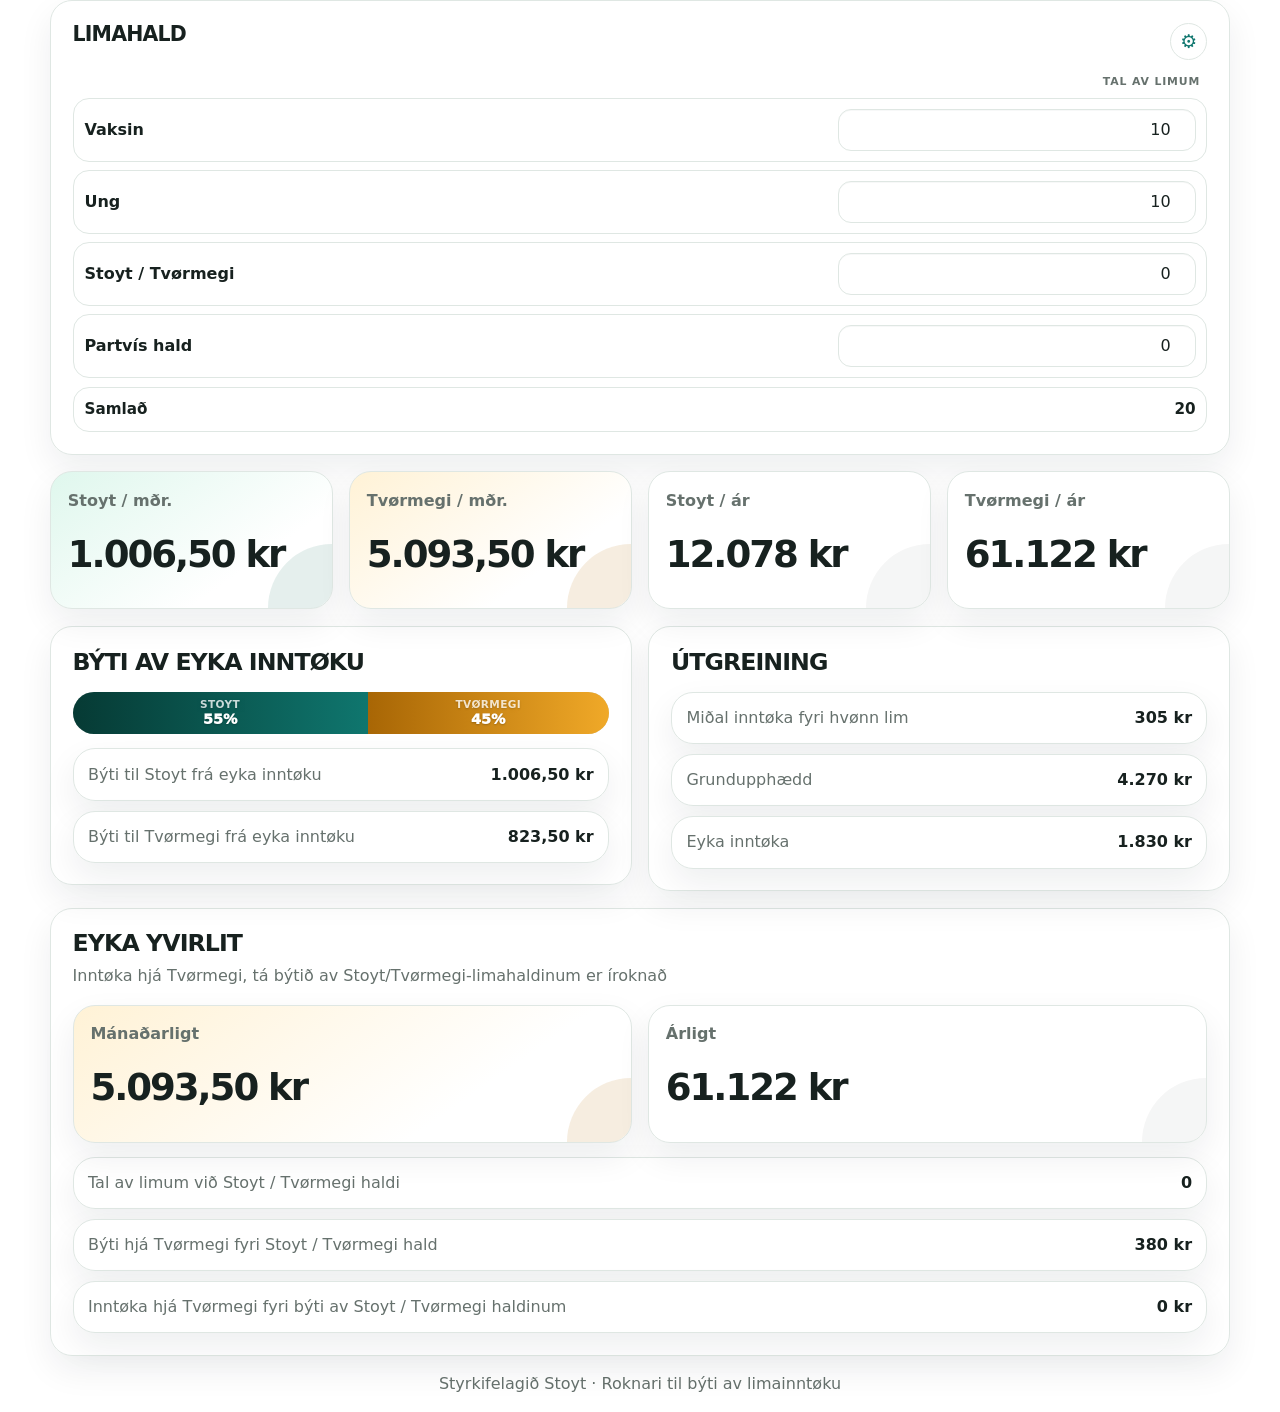
==== commit 88ea422a: "Teaks to the portal" ====
--- a/inntoku-byti/index.html
+++ b/inntoku-byti/index.html
@@ -10,7 +10,7 @@
     <title>Inntøku býti – Stoyt Portal</title>
     <link rel="stylesheet" href="styles.css" />
   </head>
-  <body class="auth-locked">
+  <body>
     <section
       class="password-screen"
       id="passwordScreen"
--- a/inntoku-byti/styles.css
+++ b/inntoku-byti/styles.css
@@ -2189,3 +2189,22 @@
   background-color: rgba(255, 255, 255, 0.96) !important;
 }
 
+
+
+/* v5.5.2 portal-only access: calculator password gate removed */
+.password-screen {
+  display: none !important;
+}
+
+body.auth-locked .site-header,
+body.auth-locked .page,
+body.auth-locked .footer {
+  display: initial !important;
+  filter: none !important;
+  pointer-events: auto !important;
+  user-select: auto !important;
+}
+
+body.auth-locked {
+  overflow: auto !important;
+}
